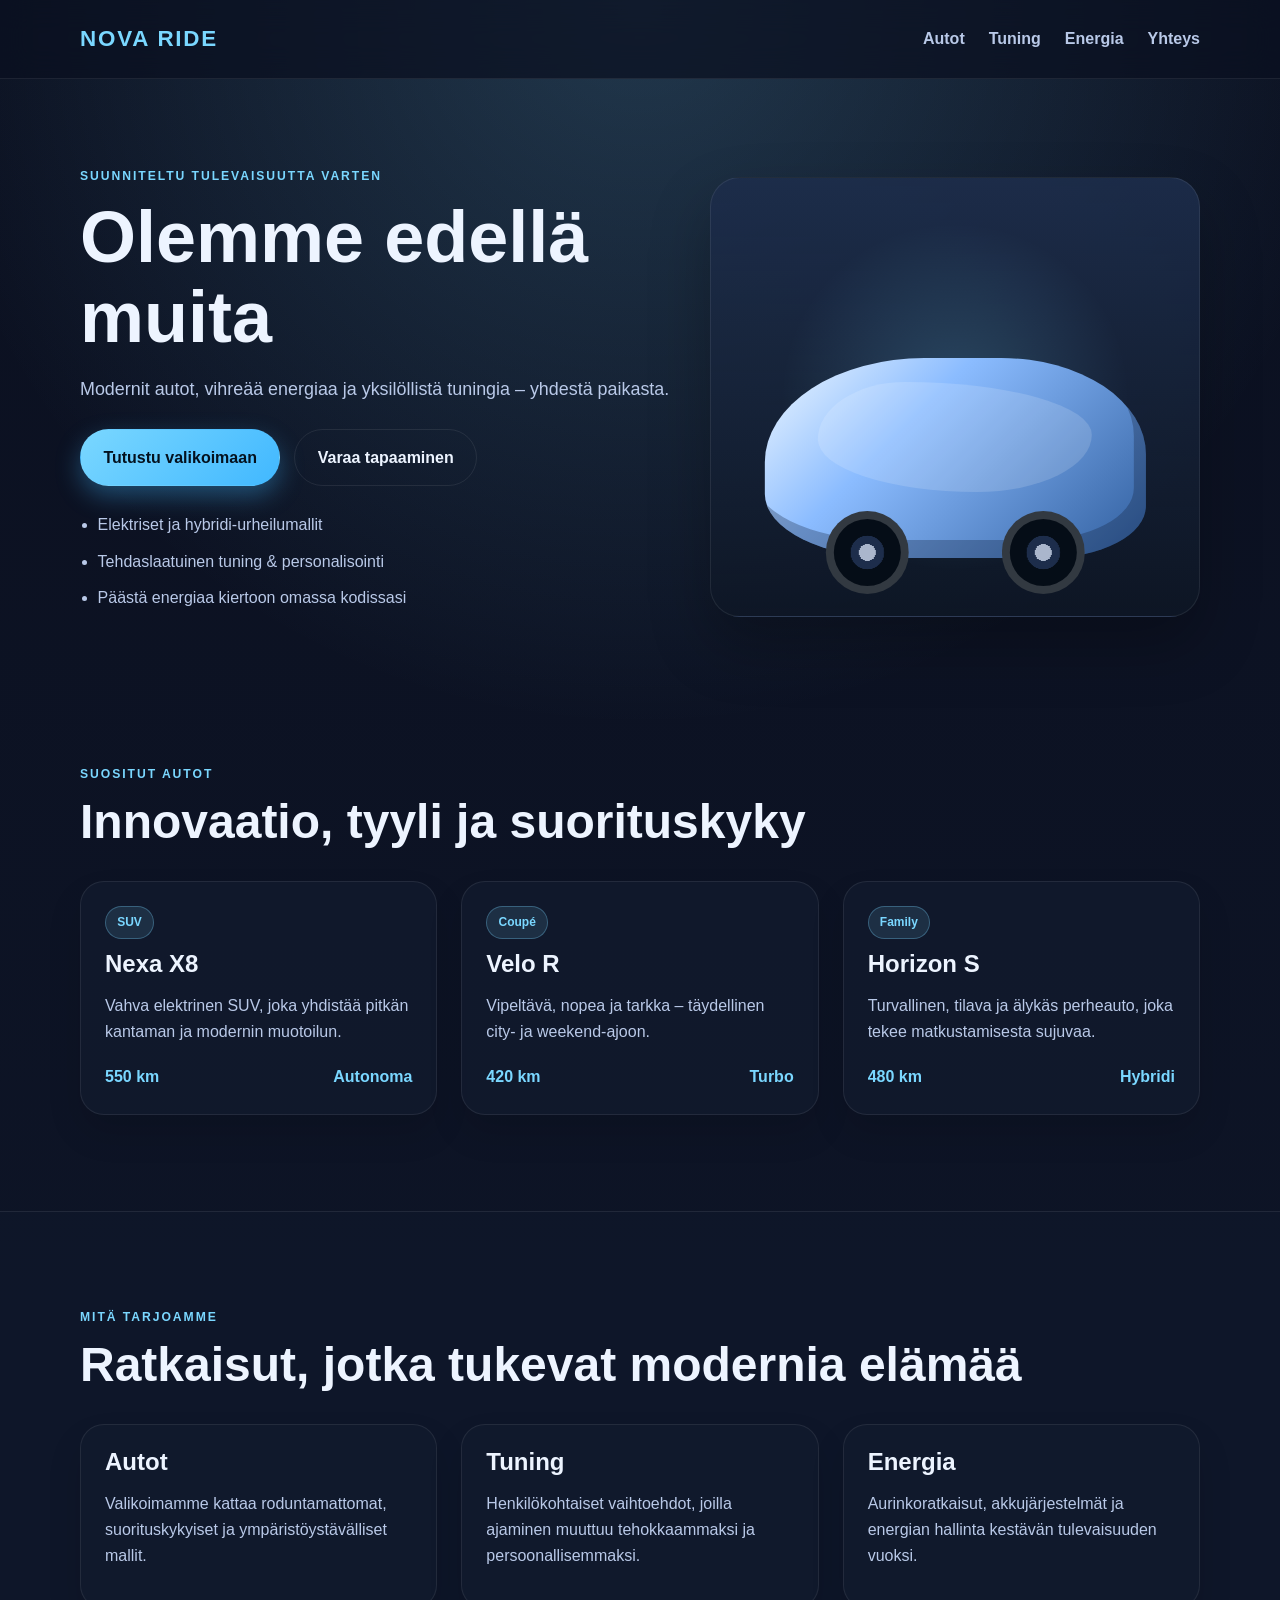
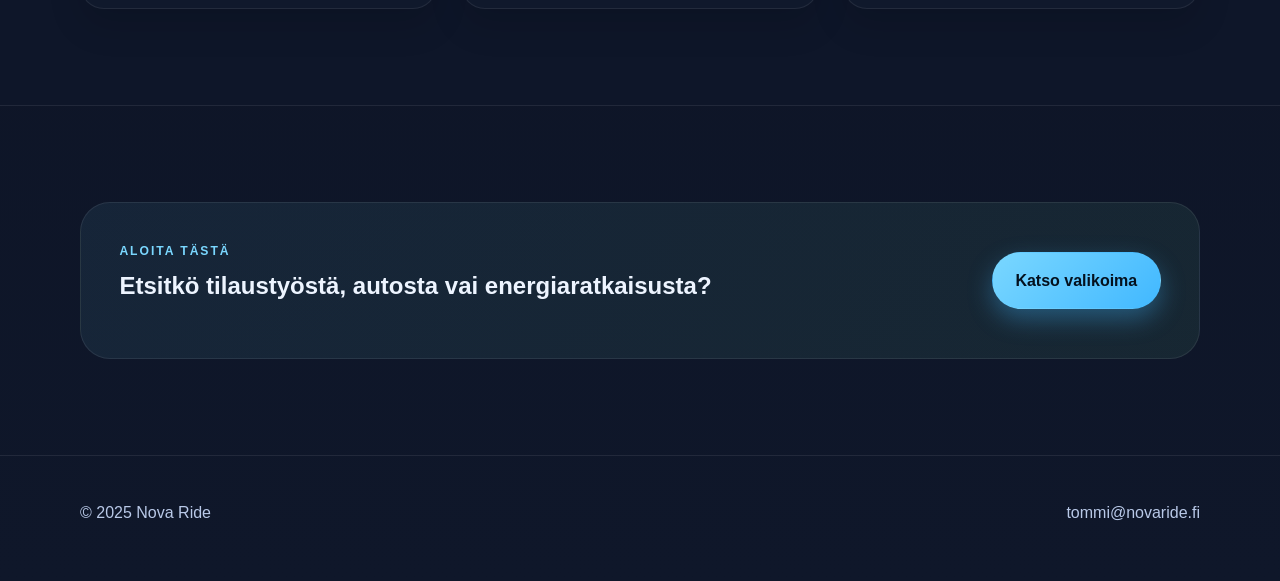
==== index.html @ bec88333 "Create a complete Nova Ride landing site with catalog, tuning, solar, contact pages and shared styli" ====
<!DOCTYPE html>
<html lang="fi">
  <head>
    <meta charset="UTF-8" />
    <meta name="viewport" content="width=device-width, initial-scale=1.0" />
    <title>Nova Ride | Modernit autot & energia</title>
    <meta
      name="description"
      content="Nova Ride tarjoaa modernit autot, henkilökohtaisen tuningin ja vihreän energian ratkaisut yhdestä paikasta."
    />
    <link rel="stylesheet" href="styles.css" />
  </head>
  <body>
    <header class="site-header">
      <div class="container nav-wrap">
        <a class="brand" href="index.html">Nova Ride</a>
        <nav class="main-nav" aria-label="Päävalikko">
          <a href="catalog.html">Autot</a>
          <a href="tuning.html">Tuning</a>
          <a href="solar.html">Energia</a>
          <a href="contact.html">Yhteys</a>
        </nav>
      </div>
    </header>

    <main>
      <section class="hero">
        <div class="container hero-layout">
          <div class="hero-copy">
            <p class="eyebrow">Suunniteltu tulevaisuutta varten</p>
            <h1>Olemme edellä muita</h1>
            <p class="lead">
              Modernit autot, vihreää energiaa ja yksilöllistä tuningia – yhdestä
              paikasta.
            </p>
            <div class="hero-actions">
              <a class="button button-primary" href="catalog.html">Tutustu valikoimaan</a>
              <a class="button button-secondary" href="contact.html">Varaa tapaaminen</a>
            </div>
            <ul class="hero-points" aria-label="Etujen lista">
              <li>Elektriset ja hybridi-urheilumallit</li>
              <li>Tehdaslaatuinen tuning & personalisointi</li>
              <li>Päästä energiaa kiertoon omassa kodissasi</li>
            </ul>
          </div>
          <div class="hero-visual" aria-label="Auton kuvauskuva">
            <div class="car-card">
              <div class="car-glow"></div>
              <div class="car-figure">
                <span class="wheel wheel-left"></span>
                <span class="wheel wheel-right"></span>
              </div>
            </div>
          </div>
        </div>
      </section>

      <section class="featured section-spacing">
        <div class="container">
          <div class="section-heading">
            <p class="eyebrow">Suositut autot</p>
            <h2>Innovaatio, tyyli ja suorituskyky</h2>
          </div>
          <div class="card-grid three-up">
            <article class="product-card">
              <div class="badge">SUV</div>
              <h3>Nexa X8</h3>
              <p>Vahva elektrinen SUV, joka yhdistää pitkän kantaman ja modernin muotoilun.</p>
              <div class="meta"><span>550 km</span><span>Autonoma</span></div>
            </article>
            <article class="product-card">
              <div class="badge">Coupé</div>
              <h3>Velo R</h3>
              <p>Vipeltävä, nopea ja tarkka – täydellinen city- ja weekend-ajoon.</p>
              <div class="meta"><span>420 km</span><span>Turbo</span></div>
            </article>
            <article class="product-card">
              <div class="badge">Family</div>
              <h3>Horizon S</h3>
              <p>Turvallinen, tilava ja älykäs perheauto, joka tekee matkustamisesta sujuvaa.</p>
              <div class="meta"><span>480 km</span><span>Hybridi</span></div>
            </article>
          </div>
        </div>
      </section>

      <section class="services section-spacing muted-section">
        <div class="container">
          <div class="section-heading">
            <p class="eyebrow">Mitä tarjoamme</p>
            <h2>Ratkaisut, jotka tukevat modernia elämää</h2>
          </div>
          <div class="card-grid three-up">
            <article class="info-card">
              <h3>Autot</h3>
              <p>Valikoimamme kattaa roduntamattomat, suorituskykyiset ja ympäristöystävälliset mallit.</p>
            </article>
            <article class="info-card">
              <h3>Tuning</h3>
              <p>Henkilökohtaiset vaihtoehdot, joilla ajaminen muuttuu tehokkaammaksi ja persoonallisemmaksi.</p>
            </article>
            <article class="info-card">
              <h3>Energia</h3>
              <p>Aurinkoratkaisut, akkujärjestelmät ja energian hallinta kestävän tulevaisuuden vuoksi.</p>
            </article>
          </div>
        </div>
      </section>

      <section class="cta-panel section-spacing">
        <div class="container cta-box">
          <div>
            <p class="eyebrow">Aloita tästä</p>
            <h2>Etsitkö tilaustyöstä, autosta vai energiaratkaisusta?</h2>
          </div>
          <a class="button button-primary" href="catalog.html">Katso valikoima</a>
        </div>
      </section>
    </main>

    <footer class="site-footer">
      <div class="container footer-inner">
        <p>© 2025 Nova Ride</p>
        <p>tommi@novaride.fi</p>
      </div>
    </footer>
  </body>
</html>
---- styles.css ----
:root {
  --bg: #0b1020;
  --bg-soft: #111a2d;
  --panel: #16233d;
  --panel-strong: #1d2d4b;
  --text: #edf4ff;
  --muted: #b9c9e8;
  --line: rgba(255, 255, 255, 0.08);
  --primary: #7ad7ff;
  --primary-strong: #41b8ff;
  --accent: #86efac;
  --shadow: rgba(0, 0, 0, 0.25);
}

* {
  box-sizing: border-box;
}

html {
  scroll-behavior: smooth;
}

body {
  margin: 0;
  font-family: Inter, "Segoe UI", sans-serif;
  background:
    radial-gradient(circle at top, rgba(122, 215, 255, 0.2), transparent 32%),
    linear-gradient(180deg, #0b1020 0%, #0f172a 100%);
  color: var(--text);
  line-height: 1.6;
}

a {
  color: inherit;
  text-decoration: none;
}

img {
  max-width: 100%;
  display: block;
}

.container {
  width: min(1120px, calc(100% - 32px));
  margin: 0 auto;
}

.section-spacing {
  padding: 96px 0;
}

.site-header {
  position: sticky;
  top: 0;
  z-index: 20;
  backdrop-filter: blur(16px);
  background: rgba(11, 16, 32, 0.72);
  border-bottom: 1px solid var(--line);
}

.nav-wrap {
  display: flex;
  justify-content: space-between;
  align-items: center;
  min-height: 78px;
}

.brand {
  font-size: 1.4rem;
  font-weight: 800;
  letter-spacing: 0.08em;
  text-transform: uppercase;
  color: var(--primary);
}

.main-nav {
  display: flex;
  gap: 1.5rem;
  flex-wrap: wrap;
}

.main-nav a {
  color: var(--muted);
  font-weight: 600;
}

.main-nav a:hover,
.main-nav a:focus-visible {
  color: var(--text);
}

.hero {
  padding: 88px 0 42px;
}

.hero-layout {
  display: grid;
  grid-template-columns: 1.1fr 0.9fr;
  gap: 2rem;
  align-items: center;
}

.eyebrow {
  margin: 0 0 12px;
  text-transform: uppercase;
  letter-spacing: 0.16em;
  font-size: 0.76rem;
  font-weight: 800;
  color: var(--primary);
}

h1,
h2,
h3 {
  margin-top: 0;
  line-height: 1.1;
}

.hero h1,
.page-hero h1 {
  font-size: clamp(2.5rem, 6vw, 4.5rem);
  margin-bottom: 18px;
}

.lead {
  font-size: 1.12rem;
  color: var(--muted);
  max-width: 640px;
}

.hero-actions {
  display: flex;
  gap: 14px;
  margin: 26px 0;
  flex-wrap: wrap;
}

.button {
  display: inline-flex;
  align-items: center;
  justify-content: center;
  min-height: 48px;
  padding: 0.9rem 1.4rem;
  border-radius: 999px;
  border: 1px solid transparent;
  font-weight: 700;
  transition: transform 0.2s ease, box-shadow 0.2s ease;
}

.button:hover,
.button:focus-visible {
  transform: translateY(-1px);
}

.button-primary {
  background: linear-gradient(135deg, var(--primary), var(--primary-strong));
  color: #04111e;
  box-shadow: 0 10px 25px rgba(65, 184, 255, 0.35);
}

.button-secondary {
  background: transparent;
  color: var(--text);
  border-color: var(--line);
}

.hero-points {
  display: grid;
  gap: 0.7rem;
  padding-left: 1.1rem;
  color: var(--muted);
}

.hero-visual {
  display: flex;
  justify-content: center;
}

.car-card {
  position: relative;
  width: min(100%, 520px);
  min-height: 440px;
  border-radius: 30px;
  background: linear-gradient(180deg, rgba(29, 45, 75, 0.9), rgba(14, 23, 37, 0.8));
  border: 1px solid var(--line);
  overflow: hidden;
  box-shadow: 0 28px 60px var(--shadow);
}

.car-glow {
  position: absolute;
  inset: 0;
  background: radial-gradient(circle at center, rgba(122, 215, 255, 0.2), transparent 53%);
}

.car-figure {
  position: absolute;
  left: 50%;
  bottom: 58px;
  width: 78%;
  height: 200px;
  transform: translateX(-50%);
  border-radius: 42% 38% 26% 34% / 52% 48% 26% 32%;
  background: linear-gradient(135deg, #eff8ff, #8bbcff 36%, #2f5d9d 100%);
  box-shadow: inset -12px -18px rgba(17, 32, 56, 0.3);
}

.car-figure::before {
  content: "";
  position: absolute;
  inset: 12% 14% auto 14%;
  height: 55%;
  background: rgba(255, 255, 255, 0.15);
  border-radius: 32% 68% 42% 58% / 52% 48% 52% 48%;
}

.wheel {
  position: absolute;
  bottom: -36px;
  width: 83px;
  height: 83px;
  border-radius: 50%;
  background: radial-gradient(circle at center, #aab6cc 0 18%, #1d2d4b 18% 35%, #050d17 36% 100%);
  border: 8px solid rgba(255, 255, 255, 0.18);
}

.wheel-left { left: 16%; }
.wheel-right { right: 16%; }

.section-heading {
  margin-bottom: 2rem;
}

.section-heading h2 {
  font-size: clamp(2rem, 4vw, 3rem);
  margin-bottom: 0;
}

.card-grid {
  display: grid;
  gap: 1.5rem;
}

.three-up {
  grid-template-columns: repeat(3, minmax(0, 1fr));
}

.product-card,
.info-card,
.feature-panel,
.contact-card,
.contact-form {
  background: rgba(17, 26, 45, 0.9);
  border: 1px solid var(--line);
  border-radius: 24px;
  padding: 1.5rem;
  box-shadow: 0 18px 34px rgba(0, 0, 0, 0.12);
}

.badge {
  display: inline-flex;
  padding: 0.35rem 0.7rem;
  border-radius: 999px;
  background: rgba(122, 215, 255, 0.12);
  border: 1px solid rgba(122, 215, 255, 0.3);
  color: var(--primary);
  font-size: 0.75rem;
  font-weight: 700;
  margin-bottom: 0.75rem;
}

.product-card h3,
.info-card h3,
.feature-panel h3 {
  font-size: 1.5rem;
  margin-bottom: 0.6rem;
}

.product-card p,
.info-card p,
.feature-panel p,
.contact-card p,
.two-column p,
.check-list li {
  color: var(--muted);
}

.meta,
.price-row {
  display: flex;
  justify-content: space-between;
  align-items: center;
  gap: 0.8rem;
  margin-top: 1.25rem;
}

.meta {
  color: var(--primary);
  font-weight: 700;
}

.price-row strong,
.pricing {
  font-size: 1.25rem;
  color: var(--text);
}

.price-row a {
  color: var(--primary);
  font-weight: 700;
}

.muted-section {
  background: rgba(15, 23, 42, 0.72);
  border-top: 1px solid var(--line);
  border-bottom: 1px solid var(--line);
}

.cta-box {
  display: flex;
  justify-content: space-between;
  align-items: center;
  gap: 1.5rem;
  background: linear-gradient(135deg, rgba(122, 215, 255, 0.08), rgba(134, 239, 172, 0.08));
  border: 1px solid var(--line);
  border-radius: 30px;
  padding: clamp(1.5rem, 3vw, 2.6rem);
}

.site-footer {
  padding: 28px 0 40px;
  border-top: 1px solid var(--line);
}

.footer-inner {
  display: flex;
  justify-content: space-between;
  gap: 1rem;
  flex-wrap: wrap;
  color: var(--muted);
}

.page-shell {
  padding-bottom: 72px;
}

.page-hero {
  padding: 72px 0 24px;
}

.small-hero {
  border-bottom: 1px solid var(--line);
  background: linear-gradient(180deg, rgba(122, 215, 255, 0.04), transparent);
}

.filter-row {
  display: flex;
  flex-wrap: wrap;
  gap: 0.8rem;
  margin-bottom: 2rem;
}

.chip {
  border: 1px solid var(--line);
  background: transparent;
  color: var(--muted);
  border-radius: 999px;
  padding: 0.7rem 1rem;
  font-weight: 700;
}

.chip.active {
  background: rgba(122, 215, 255, 0.1);
  color: var(--text);
  border-color: rgba(122, 215, 255, 0.4);
}

.showcase ul,
.feature-panel ul,
.check-list ul {
  margin: 1rem 0 0;
  padding-left: 1.15rem;
  color: var(--muted);
}

.two-column {
  display: grid;
  grid-template-columns: 1.2fr 0.8fr;
  gap: 2rem;
  align-items: center;
}

.contact-layout {
  display: grid;
  grid-template-columns: 0.8fr 1.2fr;
  gap: 2rem;
}

.contact-form {
  display: grid;
  gap: 1rem;
}

.contact-form label {
  display: grid;
  gap: 0.5rem;
  font-weight: 600;
}

.contact-form input,
.contact-form textarea {
  width: 100%;
  border: 1px solid var(--line);
  border-radius: 14px;
  background: rgba(8, 11, 20, 0.7);
  color: var(--text);
  padding: 0.9rem 1rem;
  font: inherit;
}

@media (max-width: 820px) {
  .hero-layout,
  .three-up,
  .two-column,
  .contact-layout {
    grid-template-columns: 1fr;
  }

  .nav-wrap,
  .cta-box,
  .footer-inner {
    flex-direction: column;
    align-items: flex-start;
  }

  .main-nav {
    gap: 0.8rem 1.2rem;
  }

  .hero {
    padding-top: 64px;
  }
}

@media (max-width: 520px) {
  .hero-actions {
    flex-direction: column;
    align-items: stretch;
  }

  .button {
    width: 100%;
  }
}
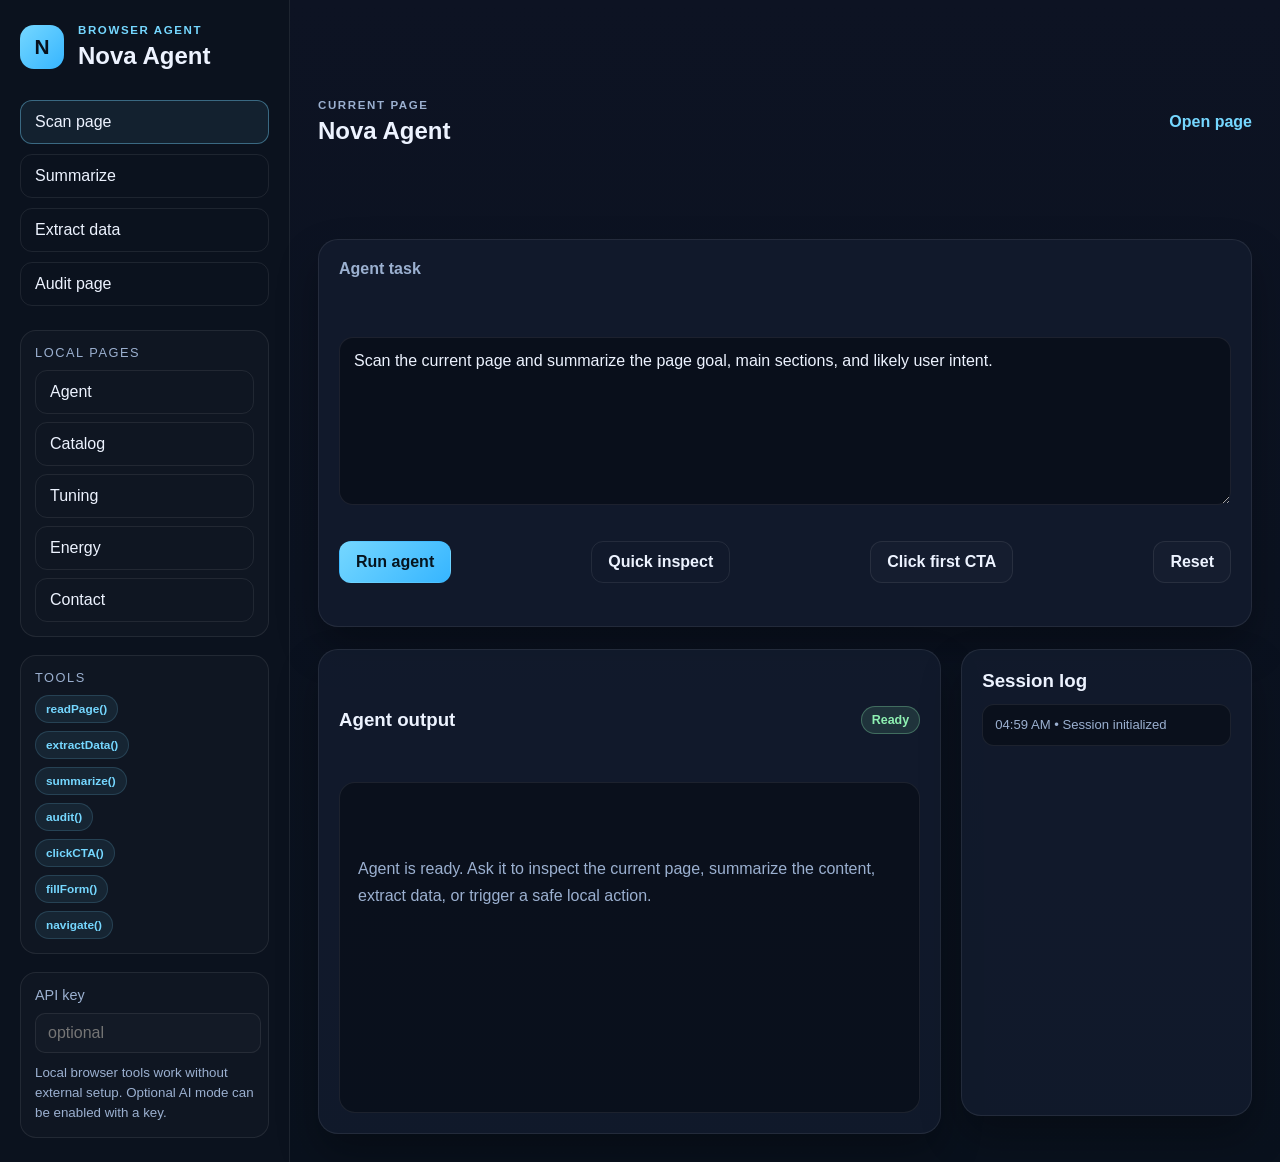
==== commit 6f3b3f25: "Upgrade the repo into a real browser-side agent prototype with prompts, tool actions, session log, a" ====
--- a/index.html
+++ b/index.html
@@ -3,126 +3,103 @@
   <head>
     <meta charset="UTF-8" />
     <meta name="viewport" content="width=device-width, initial-scale=1.0" />
-    <title>Nova Ride | Modernit autot & energia</title>
+    <title>Nova Agent</title>
     <meta
       name="description"
-      content="Nova Ride tarjoaa modernit autot, henkilökohtaisen tuningin ja vihreän energian ratkaisut yhdestä paikasta."
+      content="A browser-based agent prototype with local page analysis, extraction, navigation, click, and form actions."
     />
     <link rel="stylesheet" href="styles.css" />
   </head>
   <body>
-    <header class="site-header">
-      <div class="container nav-wrap">
-        <a class="brand" href="index.html">Nova Ride</a>
-        <nav class="main-nav" aria-label="Päävalikko">
-          <a href="catalog.html">Autot</a>
-          <a href="tuning.html">Tuning</a>
-          <a href="solar.html">Energia</a>
-          <a href="contact.html">Yhteys</a>
-        </nav>
-      </div>
-    </header>
-
-    <main>
-      <section class="hero">
-        <div class="container hero-layout">
-          <div class="hero-copy">
-            <p class="eyebrow">Suunniteltu tulevaisuutta varten</p>
-            <h1>Olemme edellä muita</h1>
-            <p class="lead">
-              Modernit autot, vihreää energiaa ja yksilöllistä tuningia – yhdestä
-              paikasta.
-            </p>
-            <div class="hero-actions">
-              <a class="button button-primary" href="catalog.html">Tutustu valikoimaan</a>
-              <a class="button button-secondary" href="contact.html">Varaa tapaaminen</a>
-            </div>
-            <ul class="hero-points" aria-label="Etujen lista">
-              <li>Elektriset ja hybridi-urheilumallit</li>
-              <li>Tehdaslaatuinen tuning & personalisointi</li>
-              <li>Päästä energiaa kiertoon omassa kodissasi</li>
-            </ul>
-          </div>
-          <div class="hero-visual" aria-label="Auton kuvauskuva">
-            <div class="car-card">
-              <div class="car-glow"></div>
-              <div class="car-figure">
-                <span class="wheel wheel-left"></span>
-                <span class="wheel wheel-right"></span>
-              </div>
-            </div>
+    <div class="app-shell">
+      <aside class="sidebar">
+        <div class="brand-block">
+          <div class="brand-mark">N</div>
+          <div>
+            <p class="eyebrow">Browser Agent</p>
+            <h1>Nova Agent</h1>
           </div>
         </div>
-      </section>
 
-      <section class="featured section-spacing">
-        <div class="container">
-          <div class="section-heading">
-            <p class="eyebrow">Suositut autot</p>
-            <h2>Innovaatio, tyyli ja suorituskyky</h2>
-          </div>
-          <div class="card-grid three-up">
-            <article class="product-card">
-              <div class="badge">SUV</div>
-              <h3>Nexa X8</h3>
-              <p>Vahva elektrinen SUV, joka yhdistää pitkän kantaman ja modernin muotoilun.</p>
-              <div class="meta"><span>550 km</span><span>Autonoma</span></div>
-            </article>
-            <article class="product-card">
-              <div class="badge">Coupé</div>
-              <h3>Velo R</h3>
-              <p>Vipeltävä, nopea ja tarkka – täydellinen city- ja weekend-ajoon.</p>
-              <div class="meta"><span>420 km</span><span>Turbo</span></div>
-            </article>
-            <article class="product-card">
-              <div class="badge">Family</div>
-              <h3>Horizon S</h3>
-              <p>Turvallinen, tilava ja älykäs perheauto, joka tekee matkustamisesta sujuvaa.</p>
-              <div class="meta"><span>480 km</span><span>Hybridi</span></div>
-            </article>
+        <nav class="nav" aria-label="Agent menu">
+          <button class="nav-item active" data-template="scan">Scan page</button>
+          <button class="nav-item" data-template="summarize">Summarize</button>
+          <button class="nav-item" data-template="extract">Extract data</button>
+          <button class="nav-item" data-template="audit">Audit page</button>
+        </nav>
+
+        <div class="mini-panel">
+          <p class="mini-label">Local pages</p>
+          <div class="page-links">
+            <button class="page-link-btn" data-target="index.html">Agent</button>
+            <button class="page-link-btn" data-target="catalog.html">Catalog</button>
+            <button class="page-link-btn" data-target="tuning.html">Tuning</button>
+            <button class="page-link-btn" data-target="solar.html">Energy</button>
+            <button class="page-link-btn" data-target="contact.html">Contact</button>
           </div>
         </div>
-      </section>
 
-      <section class="services section-spacing muted-section">
-        <div class="container">
-          <div class="section-heading">
-            <p class="eyebrow">Mitä tarjoamme</p>
-            <h2>Ratkaisut, jotka tukevat modernia elämää</h2>
-          </div>
-          <div class="card-grid three-up">
-            <article class="info-card">
-              <h3>Autot</h3>
-              <p>Valikoimamme kattaa roduntamattomat, suorituskykyiset ja ympäristöystävälliset mallit.</p>
-            </article>
-            <article class="info-card">
-              <h3>Tuning</h3>
-              <p>Henkilökohtaiset vaihtoehdot, joilla ajaminen muuttuu tehokkaammaksi ja persoonallisemmaksi.</p>
-            </article>
-            <article class="info-card">
-              <h3>Energia</h3>
-              <p>Aurinkoratkaisut, akkujärjestelmät ja energian hallinta kestävän tulevaisuuden vuoksi.</p>
-            </article>
+        <div class="tool-stack">
+          <p class="mini-label">Tools</p>
+          <div class="tool-list">
+            <span>readPage()</span>
+            <span>extractData()</span>
+            <span>summarize()</span>
+            <span>audit()</span>
+            <span>clickCTA()</span>
+            <span>fillForm()</span>
+            <span>navigate()</span>
           </div>
         </div>
-      </section>
 
-      <section class="cta-panel section-spacing">
-        <div class="container cta-box">
+        <div class="settings-card">
+          <label for="apiKey">API key</label>
+          <input id="apiKey" type="password" placeholder="optional" />
+          <small>Local browser tools work without external setup. Optional AI mode can be enabled with a key.</small>
+        </div>
+      </aside>
+
+      <main class="workspace">
+        <header class="topbar">
           <div>
-            <p class="eyebrow">Aloita tästä</p>
-            <h2>Etsitkö tilaustyöstä, autosta vai energiaratkaisusta?</h2>
+            <p class="eyebrow muted">Current page</p>
+            <h2 id="pageTitle">Loading…</h2>
           </div>
-          <a class="button button-primary" href="catalog.html">Katso valikoima</a>
+          <a id="pageLink" class="page-link" href="#" target="_blank" rel="noreferrer">Open page</a>
+        </header>
+
+        <section class="prompt-panel">
+          <label for="agentPrompt">Agent task</label>
+          <textarea id="agentPrompt" rows="5" placeholder="Esim. Kerro minulle mitä sivu tekee, poimi autot ja arvioi parannusehdotukset."></textarea>
+          <div class="actions-row">
+            <button id="runAgent" class="primary-button">Run agent</button>
+            <button id="quickAction" class="secondary-button">Quick inspect</button>
+            <button id="simulateClick" class="ghost-button">Click first CTA</button>
+            <button id="resetPrompt" class="ghost-button">Reset</button>
+          </div>
+        </section>
+
+        <div class="workspace-grid">
+          <section class="result-panel">
+            <div class="result-header">
+              <h3>Agent output</h3>
+              <span id="statusBadge" class="status-badge">Ready</span>
+            </div>
+            <div id="resultBox" class="result-box">
+              <p>Agent is ready. Ask it to inspect the current page, summarize the content, extract data, or trigger a safe local action.</p>
+            </div>
+          </section>
+
+          <aside class="history-panel">
+            <div class="history-header">
+              <h3>Session log</h3>
+            </div>
+            <ul id="historyList" class="history-list"></ul>
+          </aside>
         </div>
-      </section>
-    </main>
+      </main>
+    </div>
 
-    <footer class="site-footer">
-      <div class="container footer-inner">
-        <p>© 2025 Nova Ride</p>
-        <p>tommi@novaride.fi</p>
-      </div>
-    </footer>
+    <script src="app.js"></script>
   </body>
 </html>
--- a/styles.css
+++ b/styles.css
@@ -1,454 +1,340 @@
 :root {
-  --bg: #0b1020;
-  --bg-soft: #111a2d;
-  --panel: #16233d;
-  --panel-strong: #1d2d4b;
-  --text: #edf4ff;
-  --muted: #b9c9e8;
+  --bg: #0d1323;
+  --bg-strong: #09111d;
+  --panel: #121b2d;
+  --panel-2: #17233e;
   --line: rgba(255, 255, 255, 0.08);
-  --primary: #7ad7ff;
-  --primary-strong: #41b8ff;
-  --accent: #86efac;
-  --shadow: rgba(0, 0, 0, 0.25);
+  --text: #edf3ff;
+  --muted: #9bb0d0;
+  --primary: #75d7ff;
+  --primary-strong: #36b5ff;
+  --success: #8ef0b2;
+  --warning: #ffd166;
+  --danger: #ff7d7d;
+  --shadow: rgba(0, 0, 0, 0.28);
 }
 
 * {
   box-sizing: border-box;
 }
 
-html {
-  scroll-behavior: smooth;
+html, body {
+  margin: 0;
+  min-height: 100%;
+  font-family: Inter, "Segoe UI", sans-serif;
+  background: linear-gradient(180deg, var(--bg) 0%, var(--bg-strong) 100%);
+  color: var(--text);
 }
 
 body {
+  min-height: 100vh;
+}
+
+button,
+input,
+textarea {
+  font: inherit;
+}
+
+.app-shell {
+  display: grid;
+  grid-template-columns: 290px 1fr;
+  min-height: 100vh;
+}
+
+.sidebar {
+  background: rgba(12, 18, 30, 0.9);
+  border-right: 1px solid var(--line);
+  padding: 24px 20px;
+}
+
+.brand-block {
+  display: flex;
+  align-items: center;
+  gap: 14px;
+  margin-bottom: 30px;
+}
+
+.brand-mark {
+  width: 44px;
+  height: 44px;
+  display: grid;
+  place-items: center;
+  border-radius: 14px;
+  background: linear-gradient(135deg, var(--primary), var(--primary-strong));
+  color: #07111d;
+  font-weight: 900;
+  font-size: 1.3rem;
+}
+
+.eyebrow {
+  margin: 0 0 6px;
+  text-transform: uppercase;
+  letter-spacing: 0.14em;
+  font-size: 0.72rem;
+  font-weight: 800;
+  color: var(--primary);
+}
+
+.eyebrow.muted {
+  color: var(--muted);
+}
+
+h1, h2, h3, p {
   margin: 0;
-  font-family: Inter, "Segoe UI", sans-serif;
-  background:
-    radial-gradient(circle at top, rgba(122, 215, 255, 0.2), transparent 32%),
-    linear-gradient(180deg, #0b1020 0%, #0f172a 100%);
-  color: var(--text);
-  line-height: 1.6;
-}
-
-a {
-  color: inherit;
-  text-decoration: none;
-}
-
-img {
-  max-width: 100%;
-  display: block;
-}
-
-.container {
-  width: min(1120px, calc(100% - 32px));
-  margin: 0 auto;
-}
-
-.section-spacing {
-  padding: 96px 0;
-}
-
-.site-header {
-  position: sticky;
-  top: 0;
-  z-index: 20;
-  backdrop-filter: blur(16px);
-  background: rgba(11, 16, 32, 0.72);
-  border-bottom: 1px solid var(--line);
-}
-
-.nav-wrap {
+}
+
+.nav {
+  display: grid;
+  gap: 10px;
+  margin-bottom: 24px;
+}
+
+.nav-item,
+.page-link-btn,
+.ghost-button {
+  background: transparent;
+  border: 1px solid var(--line);
+  color: var(--text);
+  padding: 12px 14px;
+  text-align: left;
+  border-radius: 12px;
+  cursor: pointer;
+  transition: 0.2s ease;
+}
+
+.nav-item:hover,
+.nav-item.active,
+.page-link-btn:hover,
+.ghost-button:hover {
+  background: rgba(117, 215, 255, 0.08);
+  border-color: rgba(117, 215, 255, 0.4);
+}
+
+.mini-panel,
+.settings-card,
+.tool-stack,
+.history-panel {
+  background: rgba(255, 255, 255, 0.02);
+  border: 1px solid var(--line);
+  border-radius: 16px;
+  padding: 14px;
+}
+
+.mini-panel,
+.tool-stack,
+.history-panel {
+  margin-bottom: 18px;
+}
+
+.mini-label {
+  color: var(--muted);
+  font-size: 0.8rem;
+  margin-bottom: 10px;
+  text-transform: uppercase;
+  letter-spacing: 0.12em;
+}
+
+.page-links,
+.tool-list,
+.history-list {
+  display: grid;
+  gap: 8px;
+}
+
+.tool-list span {
+  display: inline-flex;
+  align-items: center;
+  width: fit-content;
+  border-radius: 999px;
+  background: rgba(117, 215, 255, 0.08);
+  border: 1px solid rgba(117, 215, 255, 0.16);
+  color: var(--primary);
+  padding: 6px 10px;
+  font-size: 0.74rem;
+  font-weight: 700;
+}
+
+.history-list {
+  list-style: none;
+  padding: 0;
+  margin: 0;
+}
+
+.history-list li {
+  background: rgba(8, 13, 24, 0.7);
+  border: 1px solid var(--line);
+  border-radius: 12px;
+  padding: 10px 12px;
+  color: var(--muted);
+  line-height: 1.5;
+  font-size: 0.82rem;
+}
+
+.settings-card {
+  display: grid;
+  gap: 10px;
+}
+
+.settings-card label {
+  color: var(--muted);
+  font-size: 0.9rem;
+}
+
+.settings-card input {
+  background: rgba(255, 255, 255, 0.02);
+  border: 1px solid var(--line);
+  border-radius: 10px;
+  color: var(--text);
+  padding: 10px 12px;
+}
+
+.settings-card small {
+  color: var(--muted);
+  line-height: 1.5;
+}
+
+.workspace {
+  padding: 28px;
+  display: grid;
+  gap: 22px;
+}
+
+.topbar,
+.result-header,
+.actions-row {
   display: flex;
   justify-content: space-between;
   align-items: center;
-  min-height: 78px;
-}
-
-.brand {
-  font-size: 1.4rem;
-  font-weight: 800;
-  letter-spacing: 0.08em;
-  text-transform: uppercase;
+  gap: 12px;
+  flex-wrap: wrap;
+}
+
+.page-link {
   color: var(--primary);
-}
-
-.main-nav {
-  display: flex;
-  gap: 1.5rem;
-  flex-wrap: wrap;
-}
-
-.main-nav a {
+  text-decoration: none;
+  font-weight: 700;
+}
+
+.workspace-grid {
+  display: grid;
+  grid-template-columns: minmax(0, 1.5fr) minmax(260px, 0.7fr);
+  gap: 20px;
+}
+
+.prompt-panel,
+.result-panel,
+.history-panel {
+  background: rgba(18, 27, 45, 0.9);
+  border: 1px solid var(--line);
+  border-radius: 20px;
+  padding: 20px;
+  box-shadow: 0 20px 40px var(--shadow);
+}
+
+.prompt-panel {
+  display: grid;
+  gap: 12px;
+}
+
+.prompt-panel label {
   color: var(--muted);
   font-weight: 600;
 }
 
-.main-nav a:hover,
-.main-nav a:focus-visible {
-  color: var(--text);
-}
-
-.hero {
-  padding: 88px 0 42px;
-}
-
-.hero-layout {
-  display: grid;
-  grid-template-columns: 1.1fr 0.9fr;
-  gap: 2rem;
-  align-items: center;
-}
-
-.eyebrow {
-  margin: 0 0 12px;
-  text-transform: uppercase;
-  letter-spacing: 0.16em;
-  font-size: 0.76rem;
-  font-weight: 800;
-  color: var(--primary);
-}
-
-h1,
-h2,
-h3 {
-  margin-top: 0;
-  line-height: 1.1;
-}
-
-.hero h1,
-.page-hero h1 {
-  font-size: clamp(2.5rem, 6vw, 4.5rem);
-  margin-bottom: 18px;
-}
-
-.lead {
-  font-size: 1.12rem;
-  color: var(--muted);
-  max-width: 640px;
-}
-
-.hero-actions {
-  display: flex;
-  gap: 14px;
-  margin: 26px 0;
-  flex-wrap: wrap;
-}
-
-.button {
+textarea {
+  width: 100%;
+  background: rgba(8, 13, 24, 0.8);
+  border: 1px solid var(--line);
+  border-radius: 14px;
+  color: var(--text);
+  resize: vertical;
+  min-height: 110px;
+  padding: 14px;
+}
+
+.primary-button,
+.secondary-button,
+.ghost-button {
+  border-radius: 12px;
+  padding: 11px 16px;
+  border: 1px solid transparent;
+  cursor: pointer;
+  font-weight: 700;
+}
+
+.primary-button {
+  background: linear-gradient(135deg, var(--primary), var(--primary-strong));
+  color: #06141f;
+}
+
+.secondary-button {
+  background: transparent;
+  color: var(--text);
+  border-color: var(--line);
+}
+
+.ghost-button {
+  background: rgba(255, 255, 255, 0.02);
+  color: var(--text);
+  border-color: var(--line);
+}
+
+.result-panel {
+  display: grid;
+  gap: 12px;
+}
+
+.history-header {
+  margin-bottom: 12px;
+}
+
+.status-badge {
   display: inline-flex;
   align-items: center;
-  justify-content: center;
-  min-height: 48px;
-  padding: 0.9rem 1.4rem;
+  padding: 6px 10px;
   border-radius: 999px;
-  border: 1px solid transparent;
+  background: rgba(142, 240, 178, 0.12);
+  color: var(--success);
+  border: 1px solid rgba(142, 240, 178, 0.3);
+  font-size: 0.78rem;
   font-weight: 700;
-  transition: transform 0.2s ease, box-shadow 0.2s ease;
-}
-
-.button:hover,
-.button:focus-visible {
-  transform: translateY(-1px);
-}
-
-.button-primary {
-  background: linear-gradient(135deg, var(--primary), var(--primary-strong));
-  color: #04111e;
-  box-shadow: 0 10px 25px rgba(65, 184, 255, 0.35);
-}
-
-.button-secondary {
-  background: transparent;
-  color: var(--text);
-  border-color: var(--line);
-}
-
-.hero-points {
-  display: grid;
-  gap: 0.7rem;
-  padding-left: 1.1rem;
-  color: var(--muted);
-}
-
-.hero-visual {
-  display: flex;
-  justify-content: center;
-}
-
-.car-card {
-  position: relative;
-  width: min(100%, 520px);
-  min-height: 440px;
-  border-radius: 30px;
-  background: linear-gradient(180deg, rgba(29, 45, 75, 0.9), rgba(14, 23, 37, 0.8));
-  border: 1px solid var(--line);
-  overflow: hidden;
-  box-shadow: 0 28px 60px var(--shadow);
-}
-
-.car-glow {
-  position: absolute;
-  inset: 0;
-  background: radial-gradient(circle at center, rgba(122, 215, 255, 0.2), transparent 53%);
-}
-
-.car-figure {
-  position: absolute;
-  left: 50%;
-  bottom: 58px;
-  width: 78%;
-  height: 200px;
-  transform: translateX(-50%);
-  border-radius: 42% 38% 26% 34% / 52% 48% 26% 32%;
-  background: linear-gradient(135deg, #eff8ff, #8bbcff 36%, #2f5d9d 100%);
-  box-shadow: inset -12px -18px rgba(17, 32, 56, 0.3);
-}
-
-.car-figure::before {
-  content: "";
-  position: absolute;
-  inset: 12% 14% auto 14%;
-  height: 55%;
-  background: rgba(255, 255, 255, 0.15);
-  border-radius: 32% 68% 42% 58% / 52% 48% 52% 48%;
-}
-
-.wheel {
-  position: absolute;
-  bottom: -36px;
-  width: 83px;
-  height: 83px;
-  border-radius: 50%;
-  background: radial-gradient(circle at center, #aab6cc 0 18%, #1d2d4b 18% 35%, #050d17 36% 100%);
-  border: 8px solid rgba(255, 255, 255, 0.18);
-}
-
-.wheel-left { left: 16%; }
-.wheel-right { right: 16%; }
-
-.section-heading {
-  margin-bottom: 2rem;
-}
-
-.section-heading h2 {
-  font-size: clamp(2rem, 4vw, 3rem);
-  margin-bottom: 0;
-}
-
-.card-grid {
-  display: grid;
-  gap: 1.5rem;
-}
-
-.three-up {
-  grid-template-columns: repeat(3, minmax(0, 1fr));
-}
-
-.product-card,
-.info-card,
-.feature-panel,
-.contact-card,
-.contact-form {
-  background: rgba(17, 26, 45, 0.9);
-  border: 1px solid var(--line);
-  border-radius: 24px;
-  padding: 1.5rem;
-  box-shadow: 0 18px 34px rgba(0, 0, 0, 0.12);
-}
-
-.badge {
-  display: inline-flex;
-  padding: 0.35rem 0.7rem;
-  border-radius: 999px;
-  background: rgba(122, 215, 255, 0.12);
-  border: 1px solid rgba(122, 215, 255, 0.3);
-  color: var(--primary);
-  font-size: 0.75rem;
-  font-weight: 700;
-  margin-bottom: 0.75rem;
-}
-
-.product-card h3,
-.info-card h3,
-.feature-panel h3 {
-  font-size: 1.5rem;
-  margin-bottom: 0.6rem;
-}
-
-.product-card p,
-.info-card p,
-.feature-panel p,
-.contact-card p,
-.two-column p,
-.check-list li {
-  color: var(--muted);
-}
-
-.meta,
-.price-row {
-  display: flex;
-  justify-content: space-between;
-  align-items: center;
-  gap: 0.8rem;
-  margin-top: 1.25rem;
-}
-
-.meta {
-  color: var(--primary);
-  font-weight: 700;
-}
-
-.price-row strong,
-.pricing {
-  font-size: 1.25rem;
-  color: var(--text);
-}
-
-.price-row a {
-  color: var(--primary);
-  font-weight: 700;
-}
-
-.muted-section {
-  background: rgba(15, 23, 42, 0.72);
-  border-top: 1px solid var(--line);
-  border-bottom: 1px solid var(--line);
-}
-
-.cta-box {
-  display: flex;
-  justify-content: space-between;
-  align-items: center;
-  gap: 1.5rem;
-  background: linear-gradient(135deg, rgba(122, 215, 255, 0.08), rgba(134, 239, 172, 0.08));
-  border: 1px solid var(--line);
-  border-radius: 30px;
-  padding: clamp(1.5rem, 3vw, 2.6rem);
-}
-
-.site-footer {
-  padding: 28px 0 40px;
-  border-top: 1px solid var(--line);
-}
-
-.footer-inner {
-  display: flex;
-  justify-content: space-between;
-  gap: 1rem;
-  flex-wrap: wrap;
-  color: var(--muted);
-}
-
-.page-shell {
-  padding-bottom: 72px;
-}
-
-.page-hero {
-  padding: 72px 0 24px;
-}
-
-.small-hero {
-  border-bottom: 1px solid var(--line);
-  background: linear-gradient(180deg, rgba(122, 215, 255, 0.04), transparent);
-}
-
-.filter-row {
-  display: flex;
-  flex-wrap: wrap;
-  gap: 0.8rem;
-  margin-bottom: 2rem;
-}
-
-.chip {
-  border: 1px solid var(--line);
-  background: transparent;
-  color: var(--muted);
-  border-radius: 999px;
-  padding: 0.7rem 1rem;
-  font-weight: 700;
-}
-
-.chip.active {
-  background: rgba(122, 215, 255, 0.1);
-  color: var(--text);
-  border-color: rgba(122, 215, 255, 0.4);
-}
-
-.showcase ul,
-.feature-panel ul,
-.check-list ul {
-  margin: 1rem 0 0;
-  padding-left: 1.15rem;
-  color: var(--muted);
-}
-
-.two-column {
-  display: grid;
-  grid-template-columns: 1.2fr 0.8fr;
-  gap: 2rem;
-  align-items: center;
-}
-
-.contact-layout {
-  display: grid;
-  grid-template-columns: 0.8fr 1.2fr;
-  gap: 2rem;
-}
-
-.contact-form {
-  display: grid;
-  gap: 1rem;
-}
-
-.contact-form label {
-  display: grid;
-  gap: 0.5rem;
-  font-weight: 600;
-}
-
-.contact-form input,
-.contact-form textarea {
-  width: 100%;
-  border: 1px solid var(--line);
-  border-radius: 14px;
-  background: rgba(8, 11, 20, 0.7);
-  color: var(--text);
-  padding: 0.9rem 1rem;
-  font: inherit;
-}
-
-@media (max-width: 820px) {
-  .hero-layout,
-  .three-up,
-  .two-column,
-  .contact-layout {
+}
+
+.result-box {
+  background: rgba(8, 13, 24, 0.7);
+  border: 1px solid var(--line);
+  border-radius: 16px;
+  padding: 18px;
+  min-height: 260px;
+  color: var(--muted);
+  line-height: 1.7;
+  white-space: pre-wrap;
+}
+
+.result-box strong {
+  color: var(--text);
+}
+
+@media (max-width: 980px) {
+  .workspace-grid {
     grid-template-columns: 1fr;
   }
-
-  .nav-wrap,
-  .cta-box,
-  .footer-inner {
+}
+
+@media (max-width: 820px) {
+  .app-shell {
+    grid-template-columns: 1fr;
+  }
+
+  .sidebar {
+    border-right: none;
+    border-bottom: 1px solid var(--line);
+  }
+
+  .topbar,
+  .actions-row {
     flex-direction: column;
     align-items: flex-start;
   }
-
-  .main-nav {
-    gap: 0.8rem 1.2rem;
-  }
-
-  .hero {
-    padding-top: 64px;
-  }
-}
-
-@media (max-width: 520px) {
-  .hero-actions {
-    flex-direction: column;
-    align-items: stretch;
-  }
-
-  .button {
-    width: 100%;
-  }
-}
+}
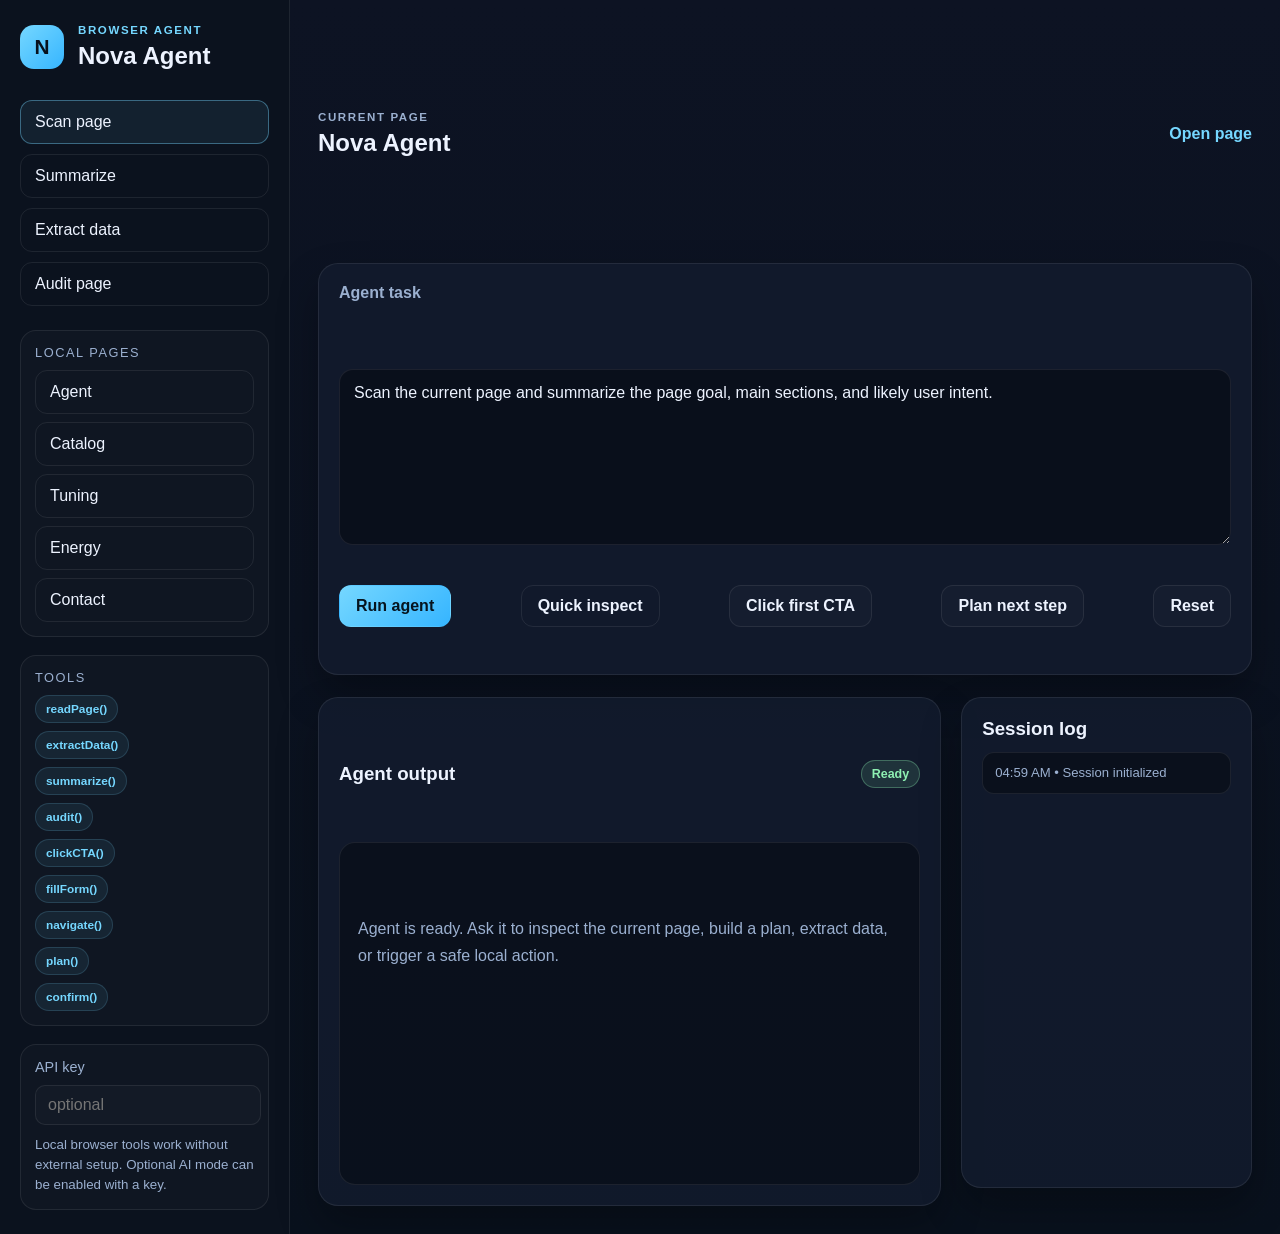
==== commit 5c58a275: "Add planning, confirmation gating, and memory to the browser agent prototype so it behaves more like" ====
--- a/index.html
+++ b/index.html
@@ -6,7 +6,7 @@
     <title>Nova Agent</title>
     <meta
       name="description"
-      content="A browser-based agent prototype with local page analysis, extraction, navigation, click, and form actions."
+      content="A browser-based agent prototype with plans, local tool execution, action confirmation, and session memory."
     />
     <link rel="stylesheet" href="styles.css" />
   </head>
@@ -49,6 +49,8 @@
             <span>clickCTA()</span>
             <span>fillForm()</span>
             <span>navigate()</span>
+            <span>plan()</span>
+            <span>confirm()</span>
           </div>
         </div>
 
@@ -70,11 +72,12 @@
 
         <section class="prompt-panel">
           <label for="agentPrompt">Agent task</label>
-          <textarea id="agentPrompt" rows="5" placeholder="Esim. Kerro minulle mitä sivu tekee, poimi autot ja arvioi parannusehdotukset."></textarea>
+          <textarea id="agentPrompt" rows="5" placeholder="Esim. Selvitä, mitä sivu tekee, poimi autot, tee suunnitelma ja varmista ennen toimenpidettä."></textarea>
           <div class="actions-row">
             <button id="runAgent" class="primary-button">Run agent</button>
             <button id="quickAction" class="secondary-button">Quick inspect</button>
             <button id="simulateClick" class="ghost-button">Click first CTA</button>
+            <button id="planAction" class="ghost-button">Plan next step</button>
             <button id="resetPrompt" class="ghost-button">Reset</button>
           </div>
         </section>
@@ -86,7 +89,7 @@
               <span id="statusBadge" class="status-badge">Ready</span>
             </div>
             <div id="resultBox" class="result-box">
-              <p>Agent is ready. Ask it to inspect the current page, summarize the content, extract data, or trigger a safe local action.</p>
+              <p>Agent is ready. Ask it to inspect the current page, build a plan, extract data, or trigger a safe local action.</p>
             </div>
           </section>
 
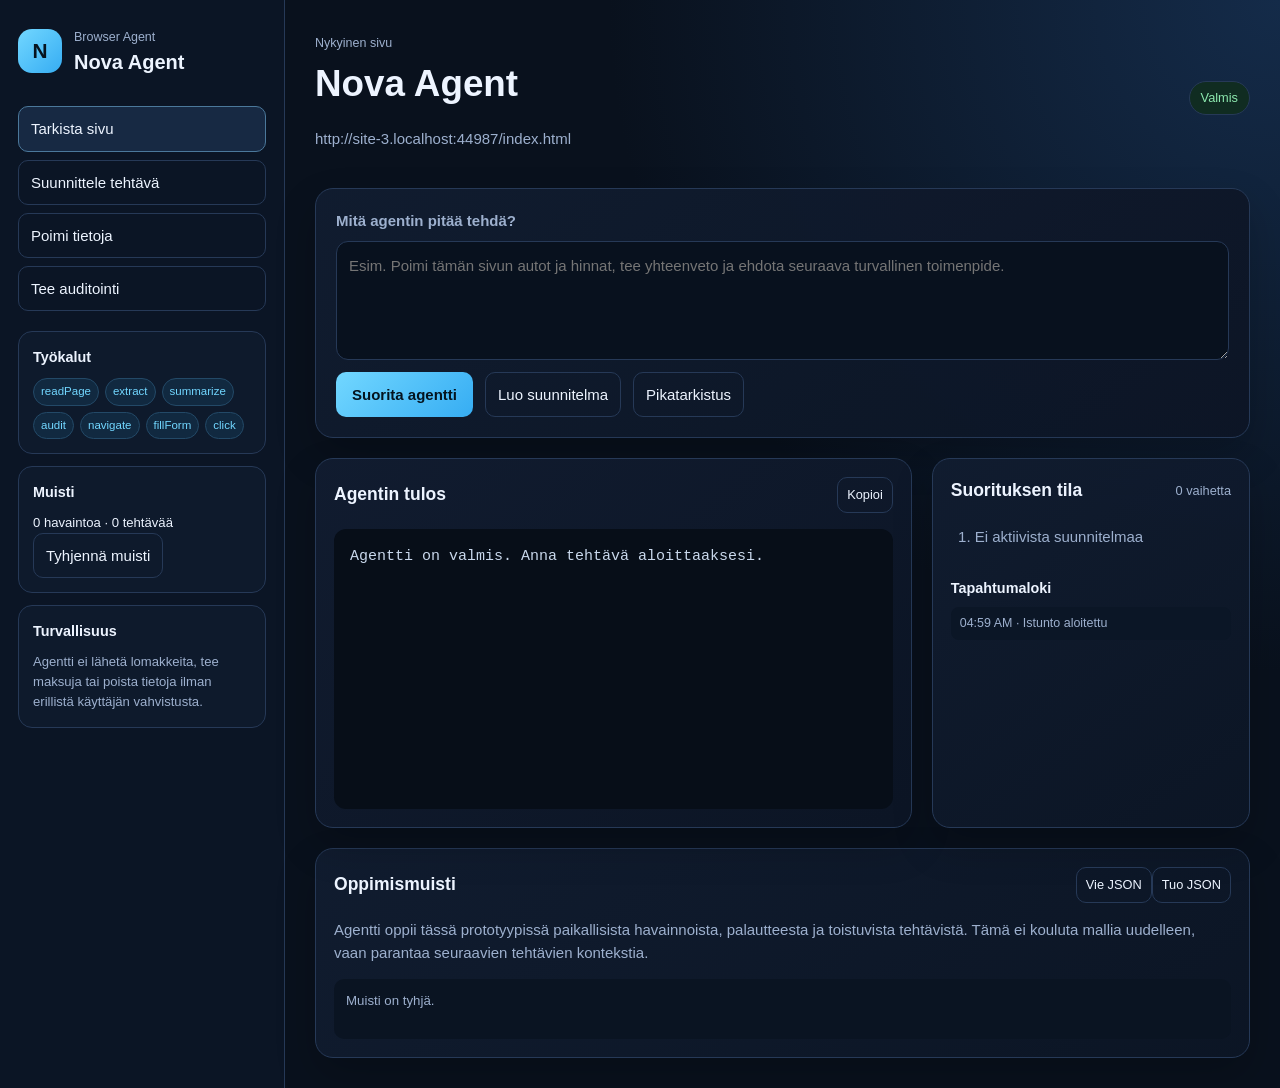
==== commit d88345a7: "Fix the corrupted agent files and implement a complete local browser-agent core with planning, execu" ====
--- a/index.html
+++ b/index.html
@@ -1,108 +1,41 @@
-<!DOCTYPE html>
+<!doctype html>
 <html lang="fi">
-  <head>
-    <meta charset="UTF-8" />
-    <meta name="viewport" content="width=device-width, initial-scale=1.0" />
-    <title>Nova Agent</title>
-    <meta
-      name="description"
-      content="A browser-based agent prototype with plans, local tool execution, action confirmation, and session memory."
-    />
-    <link rel="stylesheet" href="styles.css" />
-  </head>
-  <body>
-    <div class="app-shell">
-      <aside class="sidebar">
-        <div class="brand-block">
-          <div class="brand-mark">N</div>
-          <div>
-            <p class="eyebrow">Browser Agent</p>
-            <h1>Nova Agent</h1>
-          </div>
-        </div>
+<head>
+  <meta charset="utf-8">
+  <meta name="viewport" content="width=device-width,initial-scale=1">
+  <title>Nova Agent</title>
+  <meta name="description" content="Paikallinen selaimessa toimiva agentti: suunnittelu, työkalut, muisti ja turvallinen suoritus.">
+  <link rel="stylesheet" href="styles.css">
+</head>
+<body>
+  <div class="app-shell">
+    <aside class="sidebar">
+      <div class="brand"><span class="brand-mark">N</span><div><small>Browser Agent</small><h1>Nova Agent</h1></div></div>
+      <nav class="nav" aria-label="Agentin tilat">
+        <button class="nav-item active" data-mode="inspect">Tarkista sivu</button>
+        <button class="nav-item" data-mode="plan">Suunnittele tehtävä</button>
+        <button class="nav-item" data-mode="extract">Poimi tietoja</button>
+        <button class="nav-item" data-mode="audit">Tee auditointi</button>
+      </nav>
+      <section class="side-card"><h3>Työkalut</h3><div class="tools"><span>readPage</span><span>extract</span><span>summarize</span><span>audit</span><span>navigate</span><span>fillForm</span><span>click</span></div></section>
+      <section class="side-card"><h3>Muisti</h3><p id="memoryStats">0 havaintoa · 0 tehtävää</p><button id="clearMemory" class="small-button">Tyhjennä muisti</button></section>
+      <section class="side-card"><h3>Turvallisuus</h3><p class="muted">Agentti ei lähetä lomakkeita, tee maksuja tai poista tietoja ilman erillistä käyttäjän vahvistusta.</p></section>
+    </aside>
 
-        <nav class="nav" aria-label="Agent menu">
-          <button class="nav-item active" data-template="scan">Scan page</button>
-          <button class="nav-item" data-template="summarize">Summarize</button>
-          <button class="nav-item" data-template="extract">Extract data</button>
-          <button class="nav-item" data-template="audit">Audit page</button>
-        </nav>
-
-        <div class="mini-panel">
-          <p class="mini-label">Local pages</p>
-          <div class="page-links">
-            <button class="page-link-btn" data-target="index.html">Agent</button>
-            <button class="page-link-btn" data-target="catalog.html">Catalog</button>
-            <button class="page-link-btn" data-target="tuning.html">Tuning</button>
-            <button class="page-link-btn" data-target="solar.html">Energy</button>
-            <button class="page-link-btn" data-target="contact.html">Contact</button>
-          </div>
-        </div>
-
-        <div class="tool-stack">
-          <p class="mini-label">Tools</p>
-          <div class="tool-list">
-            <span>readPage()</span>
-            <span>extractData()</span>
-            <span>summarize()</span>
-            <span>audit()</span>
-            <span>clickCTA()</span>
-            <span>fillForm()</span>
-            <span>navigate()</span>
-            <span>plan()</span>
-            <span>confirm()</span>
-          </div>
-        </div>
-
-        <div class="settings-card">
-          <label for="apiKey">API key</label>
-          <input id="apiKey" type="password" placeholder="optional" />
-          <small>Local browser tools work without external setup. Optional AI mode can be enabled with a key.</small>
-        </div>
-      </aside>
-
-      <main class="workspace">
-        <header class="topbar">
-          <div>
-            <p class="eyebrow muted">Current page</p>
-            <h2 id="pageTitle">Loading…</h2>
-          </div>
-          <a id="pageLink" class="page-link" href="#" target="_blank" rel="noreferrer">Open page</a>
-        </header>
-
-        <section class="prompt-panel">
-          <label for="agentPrompt">Agent task</label>
-          <textarea id="agentPrompt" rows="5" placeholder="Esim. Selvitä, mitä sivu tekee, poimi autot, tee suunnitelma ja varmista ennen toimenpidettä."></textarea>
-          <div class="actions-row">
-            <button id="runAgent" class="primary-button">Run agent</button>
-            <button id="quickAction" class="secondary-button">Quick inspect</button>
-            <button id="simulateClick" class="ghost-button">Click first CTA</button>
-            <button id="planAction" class="ghost-button">Plan next step</button>
-            <button id="resetPrompt" class="ghost-button">Reset</button>
-          </div>
-        </section>
-
-        <div class="workspace-grid">
-          <section class="result-panel">
-            <div class="result-header">
-              <h3>Agent output</h3>
-              <span id="statusBadge" class="status-badge">Ready</span>
-            </div>
-            <div id="resultBox" class="result-box">
-              <p>Agent is ready. Ask it to inspect the current page, build a plan, extract data, or trigger a safe local action.</p>
-            </div>
-          </section>
-
-          <aside class="history-panel">
-            <div class="history-header">
-              <h3>Session log</h3>
-            </div>
-            <ul id="historyList" class="history-list"></ul>
-          </aside>
-        </div>
-      </main>
-    </div>
-
-    <script src="app.js"></script>
-  </body>
+    <main class="workspace">
+      <header class="topbar"><div><small class="label">Nykyinen sivu</small><h2 id="pageTitle">Nova Agent</h2><p id="pageUrl" class="muted"></p></div><span id="agentState" class="state ready">Valmis</span></header>
+      <section class="task-card">
+        <label for="taskInput">Mitä agentin pitää tehdä?</label>
+        <textarea id="taskInput" rows="4" placeholder="Esim. Poimi tämän sivun autot ja hinnat, tee yhteenveto ja ehdota seuraava turvallinen toimenpide."></textarea>
+        <div class="actions"><button id="runTask" class="primary">Suorita agentti</button><button id="planTask" class="secondary">Luo suunnitelma</button><button id="inspectTask" class="secondary">Pikatarkistus</button></div>
+      </section>
+      <section class="grid">
+        <article class="panel output-panel"><div class="panel-title"><h3>Agentin tulos</h3><button id="copyOutput" class="icon-button">Kopioi</button></div><pre id="output">Agentti on valmis. Anna tehtävä aloittaaksesi.</pre><div id="approval" class="approval hidden"><strong>Vahvistusta tarvitaan</strong><p id="approvalText"></p><button id="approveAction" class="primary">Hyväksy toiminto</button><button id="rejectAction" class="secondary">Hylkää</button></div></article>
+        <aside class="panel"><div class="panel-title"><h3>Suorituksen tila</h3><span id="stepCount">0 vaihetta</span></div><ol id="planList" class="plan-list"><li>Ei aktiivista suunnitelmaa</li></ol><h3 class="subheading">Tapahtumaloki</h3><ul id="logList" class="log-list"></ul></aside>
+      </section>
+      <section class="panel memory-panel"><div class="panel-title"><h3>Oppimismuisti</h3><div><button id="exportMemory" class="icon-button">Vie JSON</button><button id="importMemory" class="icon-button">Tuo JSON</button><input id="memoryFile" type="file" accept="application/json" hidden></div></div><p class="muted">Agentti oppii tässä prototyypissä paikallisista havainnoista, palautteesta ja toistuvista tehtävistä. Tämä ei kouluta mallia uudelleen, vaan parantaa seuraavien tehtävien kontekstia.</p><div id="memoryPreview" class="memory-preview">Muisti on tyhjä.</div></section>
+    </main>
+  </div>
+  <script src="app.js"></script>
+</body>
 </html>
--- a/styles.css
+++ b/styles.css
@@ -1,340 +1 @@
-:root {
-  --bg: #0d1323;
-  --bg-strong: #09111d;
-  --panel: #121b2d;
-  --panel-2: #17233e;
-  --line: rgba(255, 255, 255, 0.08);
-  --text: #edf3ff;
-  --muted: #9bb0d0;
-  --primary: #75d7ff;
-  --primary-strong: #36b5ff;
-  --success: #8ef0b2;
-  --warning: #ffd166;
-  --danger: #ff7d7d;
-  --shadow: rgba(0, 0, 0, 0.28);
-}
-
-* {
-  box-sizing: border-box;
-}
-
-html, body {
-  margin: 0;
-  min-height: 100%;
-  font-family: Inter, "Segoe UI", sans-serif;
-  background: linear-gradient(180deg, var(--bg) 0%, var(--bg-strong) 100%);
-  color: var(--text);
-}
-
-body {
-  min-height: 100vh;
-}
-
-button,
-input,
-textarea {
-  font: inherit;
-}
-
-.app-shell {
-  display: grid;
-  grid-template-columns: 290px 1fr;
-  min-height: 100vh;
-}
-
-.sidebar {
-  background: rgba(12, 18, 30, 0.9);
-  border-right: 1px solid var(--line);
-  padding: 24px 20px;
-}
-
-.brand-block {
-  display: flex;
-  align-items: center;
-  gap: 14px;
-  margin-bottom: 30px;
-}
-
-.brand-mark {
-  width: 44px;
-  height: 44px;
-  display: grid;
-  place-items: center;
-  border-radius: 14px;
-  background: linear-gradient(135deg, var(--primary), var(--primary-strong));
-  color: #07111d;
-  font-weight: 900;
-  font-size: 1.3rem;
-}
-
-.eyebrow {
-  margin: 0 0 6px;
-  text-transform: uppercase;
-  letter-spacing: 0.14em;
-  font-size: 0.72rem;
-  font-weight: 800;
-  color: var(--primary);
-}
-
-.eyebrow.muted {
-  color: var(--muted);
-}
-
-h1, h2, h3, p {
-  margin: 0;
-}
-
-.nav {
-  display: grid;
-  gap: 10px;
-  margin-bottom: 24px;
-}
-
-.nav-item,
-.page-link-btn,
-.ghost-button {
-  background: transparent;
-  border: 1px solid var(--line);
-  color: var(--text);
-  padding: 12px 14px;
-  text-align: left;
-  border-radius: 12px;
-  cursor: pointer;
-  transition: 0.2s ease;
-}
-
-.nav-item:hover,
-.nav-item.active,
-.page-link-btn:hover,
-.ghost-button:hover {
-  background: rgba(117, 215, 255, 0.08);
-  border-color: rgba(117, 215, 255, 0.4);
-}
-
-.mini-panel,
-.settings-card,
-.tool-stack,
-.history-panel {
-  background: rgba(255, 255, 255, 0.02);
-  border: 1px solid var(--line);
-  border-radius: 16px;
-  padding: 14px;
-}
-
-.mini-panel,
-.tool-stack,
-.history-panel {
-  margin-bottom: 18px;
-}
-
-.mini-label {
-  color: var(--muted);
-  font-size: 0.8rem;
-  margin-bottom: 10px;
-  text-transform: uppercase;
-  letter-spacing: 0.12em;
-}
-
-.page-links,
-.tool-list,
-.history-list {
-  display: grid;
-  gap: 8px;
-}
-
-.tool-list span {
-  display: inline-flex;
-  align-items: center;
-  width: fit-content;
-  border-radius: 999px;
-  background: rgba(117, 215, 255, 0.08);
-  border: 1px solid rgba(117, 215, 255, 0.16);
-  color: var(--primary);
-  padding: 6px 10px;
-  font-size: 0.74rem;
-  font-weight: 700;
-}
-
-.history-list {
-  list-style: none;
-  padding: 0;
-  margin: 0;
-}
-
-.history-list li {
-  background: rgba(8, 13, 24, 0.7);
-  border: 1px solid var(--line);
-  border-radius: 12px;
-  padding: 10px 12px;
-  color: var(--muted);
-  line-height: 1.5;
-  font-size: 0.82rem;
-}
-
-.settings-card {
-  display: grid;
-  gap: 10px;
-}
-
-.settings-card label {
-  color: var(--muted);
-  font-size: 0.9rem;
-}
-
-.settings-card input {
-  background: rgba(255, 255, 255, 0.02);
-  border: 1px solid var(--line);
-  border-radius: 10px;
-  color: var(--text);
-  padding: 10px 12px;
-}
-
-.settings-card small {
-  color: var(--muted);
-  line-height: 1.5;
-}
-
-.workspace {
-  padding: 28px;
-  display: grid;
-  gap: 22px;
-}
-
-.topbar,
-.result-header,
-.actions-row {
-  display: flex;
-  justify-content: space-between;
-  align-items: center;
-  gap: 12px;
-  flex-wrap: wrap;
-}
-
-.page-link {
-  color: var(--primary);
-  text-decoration: none;
-  font-weight: 700;
-}
-
-.workspace-grid {
-  display: grid;
-  grid-template-columns: minmax(0, 1.5fr) minmax(260px, 0.7fr);
-  gap: 20px;
-}
-
-.prompt-panel,
-.result-panel,
-.history-panel {
-  background: rgba(18, 27, 45, 0.9);
-  border: 1px solid var(--line);
-  border-radius: 20px;
-  padding: 20px;
-  box-shadow: 0 20px 40px var(--shadow);
-}
-
-.prompt-panel {
-  display: grid;
-  gap: 12px;
-}
-
-.prompt-panel label {
-  color: var(--muted);
-  font-weight: 600;
-}
-
-textarea {
-  width: 100%;
-  background: rgba(8, 13, 24, 0.8);
-  border: 1px solid var(--line);
-  border-radius: 14px;
-  color: var(--text);
-  resize: vertical;
-  min-height: 110px;
-  padding: 14px;
-}
-
-.primary-button,
-.secondary-button,
-.ghost-button {
-  border-radius: 12px;
-  padding: 11px 16px;
-  border: 1px solid transparent;
-  cursor: pointer;
-  font-weight: 700;
-}
-
-.primary-button {
-  background: linear-gradient(135deg, var(--primary), var(--primary-strong));
-  color: #06141f;
-}
-
-.secondary-button {
-  background: transparent;
-  color: var(--text);
-  border-color: var(--line);
-}
-
-.ghost-button {
-  background: rgba(255, 255, 255, 0.02);
-  color: var(--text);
-  border-color: var(--line);
-}
-
-.result-panel {
-  display: grid;
-  gap: 12px;
-}
-
-.history-header {
-  margin-bottom: 12px;
-}
-
-.status-badge {
-  display: inline-flex;
-  align-items: center;
-  padding: 6px 10px;
-  border-radius: 999px;
-  background: rgba(142, 240, 178, 0.12);
-  color: var(--success);
-  border: 1px solid rgba(142, 240, 178, 0.3);
-  font-size: 0.78rem;
-  font-weight: 700;
-}
-
-.result-box {
-  background: rgba(8, 13, 24, 0.7);
-  border: 1px solid var(--line);
-  border-radius: 16px;
-  padding: 18px;
-  min-height: 260px;
-  color: var(--muted);
-  line-height: 1.7;
-  white-space: pre-wrap;
-}
-
-.result-box strong {
-  color: var(--text);
-}
-
-@media (max-width: 980px) {
-  .workspace-grid {
-    grid-template-columns: 1fr;
-  }
-}
-
-@media (max-width: 820px) {
-  .app-shell {
-    grid-template-columns: 1fr;
-  }
-
-  .sidebar {
-    border-right: none;
-    border-bottom: 1px solid var(--line);
-  }
-
-  .topbar,
-  .actions-row {
-    flex-direction: column;
-    align-items: flex-start;
-  }
-}
+:root{--bg:#09111d;--panel:#111c30;--panel2:#162641;--line:#263957;--text:#edf4ff;--muted:#9db0ce;--primary:#72d7ff;--primary2:#36adf3;--ok:#8ce8ae;--warn:#ffd166;--bad:#ff8585}*{box-sizing:border-box}body{margin:0;min-height:100vh;background:radial-gradient(circle at top right,#142b49 0,transparent 40%),var(--bg);color:var(--text);font:15px/1.55 Inter,Segoe UI,sans-serif}button,input,textarea{font:inherit}button{cursor:pointer}.app-shell{display:grid;grid-template-columns:285px 1fr;min-height:100vh}.sidebar{padding:24px 18px;background:#0b1525;border-right:1px solid var(--line)}.brand{display:flex;gap:12px;align-items:center;margin-bottom:28px}.brand h1{font-size:1.25rem;margin:0}.brand small,.label,.muted{color:var(--muted)}.brand-mark{display:grid;place-items:center;width:44px;height:44px;border-radius:14px;background:linear-gradient(135deg,var(--primary),var(--primary2));color:#06131f;font-size:1.3rem;font-weight:900}.nav{display:grid;gap:8px;margin-bottom:20px}.nav-item,.small-button,.icon-button,.secondary{color:var(--text);background:transparent;border:1px solid var(--line);border-radius:10px;padding:10px 12px;text-align:left}.nav-item:hover,.nav-item.active,.small-button:hover,.icon-button:hover,.secondary:hover{background:#172943;border-color:#4b789b}.side-card{padding:14px;margin:12px 0;border:1px solid var(--line);border-radius:14px;background:#0e1a2c}.side-card h3{font-size:.9rem;margin:0 0 9px}.side-card p{font-size:.82rem;margin:0}.tools{display:flex;flex-wrap:wrap;gap:6px}.tools span{font-size:.72rem;color:var(--primary);background:#112940;border:1px solid #234967;border-radius:20px;padding:4px 7px}.workspace{padding:30px;max-width:1250px;width:100%;margin:auto}.topbar,.panel-title,.actions{display:flex;align-items:center;justify-content:space-between;gap:12px;flex-wrap:wrap}.topbar{margin-bottom:22px}.topbar h2{margin:2px 0;font-size:clamp(1.5rem,3vw,2.3rem)}.state{padding:6px 11px;border-radius:30px;font-size:.8rem;border:1px solid var(--line)}.state.ready,.state.done{color:var(--ok);background:#102c21}.state.busy{color:var(--warn);background:#322914}.state.error{color:var(--bad);background:#32191f}.task-card,.panel{background:linear-gradient(145deg,rgba(17,28,48,.96),rgba(12,21,37,.96));border:1px solid var(--line);border-radius:18px;box-shadow:0 18px 40px #0003}.task-card{padding:20px;margin-bottom:20px}.task-card label{display:block;color:var(--muted);font-weight:700;margin-bottom:9px}.task-card textarea{display:block;width:100%;resize:vertical;min-height:105px;background:#08111e;color:var(--text);border:1px solid var(--line);border-radius:12px;padding:12px}.actions{justify-content:flex-start;margin-top:12px}.primary{border:0;border-radius:10px;padding:11px 16px;background:linear-gradient(135deg,var(--primary),var(--primary2));color:#04131e;font-weight:800}.grid{display:grid;grid-template-columns:minmax(0,1.5fr) minmax(270px,.8fr);gap:20px}.panel{padding:18px}.panel-title h3{margin:0}.panel-title span{color:var(--muted);font-size:.8rem}.icon-button{font-size:.8rem;padding:7px 9px}.output-panel pre{white-space:pre-wrap;min-height:280px;margin:16px 0 0;padding:16px;border-radius:12px;background:#070e18;color:#c9d8ec;overflow:auto}.plan-list{padding-left:24px;color:var(--muted)}.plan-list li{padding:6px 0}.plan-list li.active{color:var(--primary);font-weight:700}.plan-list li.done{color:var(--ok);text-decoration:line-through}.subheading{font-size:.9rem;margin:22px 0 8px}.log-list{list-style:none;padding:0;margin:0;display:grid;gap:7px;max-height:250px;overflow:auto}.log-list li{font-size:.78rem;color:var(--muted);padding:7px 9px;background:#0b1626;border-radius:8px}.approval{margin-top:12px;padding:13px;border:1px solid #705c28;border-radius:12px;background:#292315}.approval p{color:var(--muted);margin:5px 0 10px}.hidden{display:none}.memory-panel{margin-top:20px}.memory-preview{margin-top:14px;padding:12px;border-radius:10px;background:#0a1422;color:var(--muted);white-space:pre-wrap;font-size:.83rem;min-height:60px}@media(max-width:900px){.app-shell{grid-template-columns:1fr}.sidebar{border-right:0;border-bottom:1px solid var(--line)}.grid{grid-template-columns:1fr}.workspace{padding:18px}}
